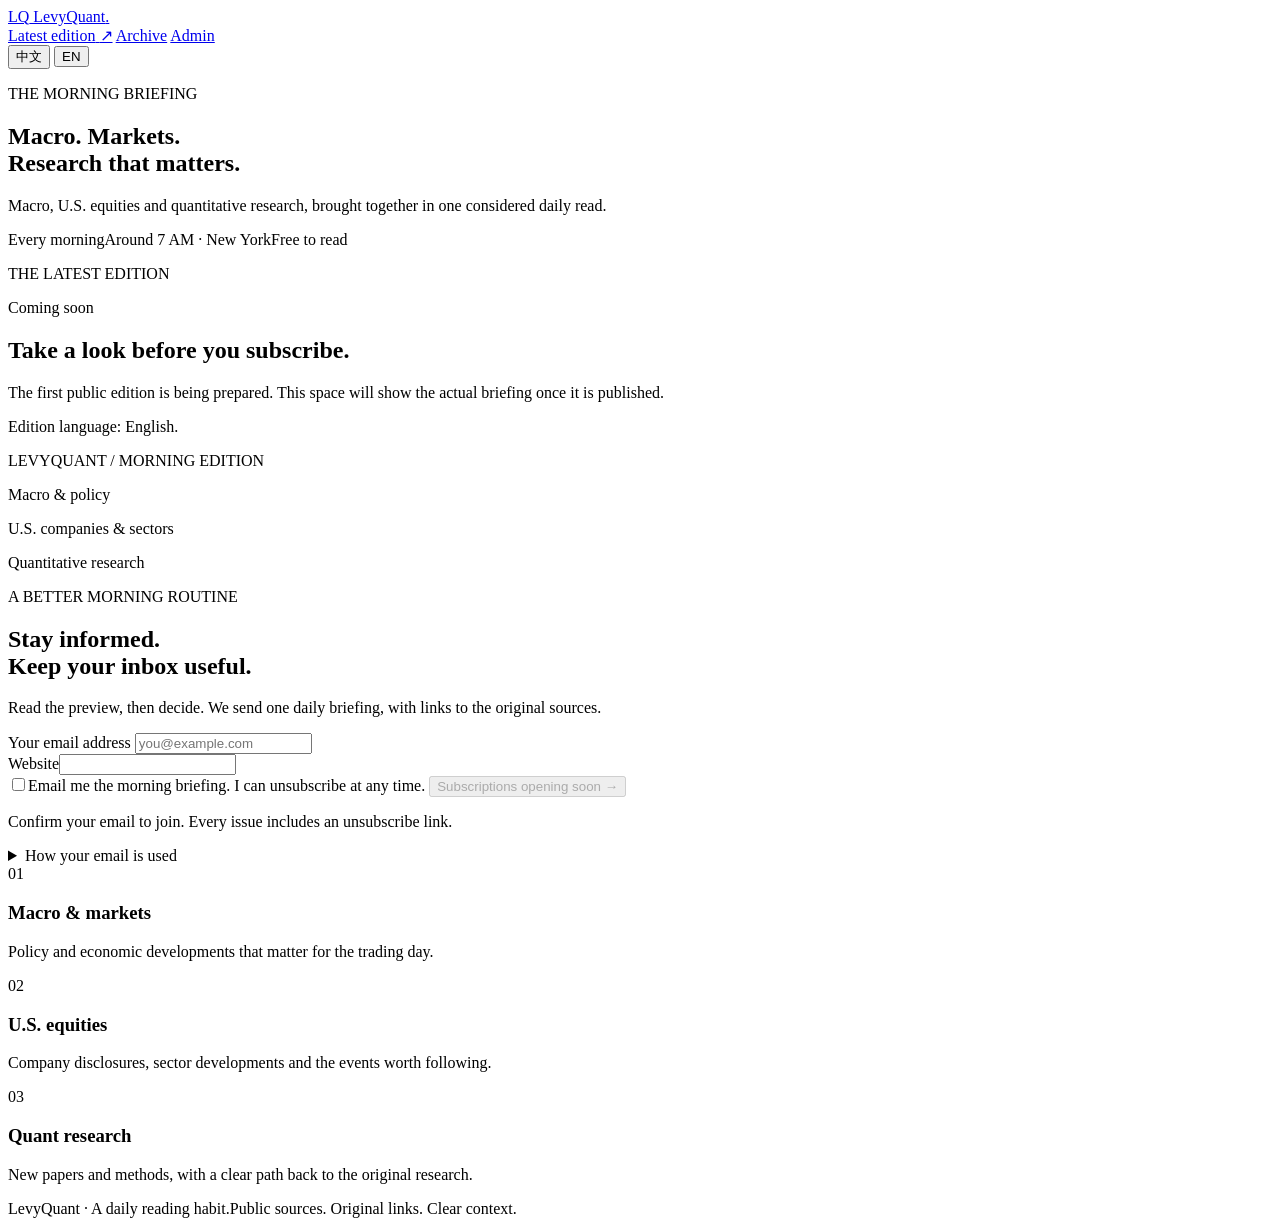
==== runtime/huggingface/static/index.html @ ed2c148e "Publish browsable bilingual briefing archives with date and full-text search" ====
<!doctype html>
<html lang="en">
<head>
  <meta charset="utf-8">
  <meta name="viewport" content="width=device-width,initial-scale=1">
  <meta name="description" content="A daily briefing on macro, U.S. equities and quantitative research." data-i18n-content="publicDescription">
  <title data-i18n="publicPageTitle">LevyQuant — The morning briefing</title>
  <link rel="stylesheet" href="/static/app.css">
  <script src="/static/app.js" defer></script>
</head>
<body data-page="public">
  <header class="site-header shell">
    <a class="brand" href="/" aria-label="LevyQuant home" data-i18n-aria-label="brandHomeLabel"><span class="brand-mark">LQ</span> LevyQuant<span class="brand-dot">.</span></a>
    <div class="header-actions">
      <a class="nav-link" href="/#preview"><span data-i18n="latestEditionLink">Latest edition</span> <span aria-hidden="true">↗</span></a>
      <a class="nav-link" href="/archive" data-i18n="archiveLink">Archive</a>
      <a class="nav-link" href="/admin" data-i18n="footerAdminLogin">Admin</a>
      <nav class="language-switcher" aria-label="Interface language" data-i18n-aria-label="languageSwitcher">
        <button type="button" data-language="zh" lang="zh-CN" aria-label="Switch to Chinese" data-i18n-aria-label="switchToChinese" aria-pressed="false">中文</button>
        <button type="button" data-language="en" lang="en" aria-label="Switch to English" data-i18n-aria-label="switchToEnglish" aria-pressed="true">EN</button>
      </nav>
    </div>
  </header>
  <main id="landing" class="shell">
    <section class="hero">
      <p class="eyebrow"><span class="live-dot" aria-hidden="true"></span> <span data-i18n="heroEyebrow">THE MORNING BRIEFING</span></p>
      <h1 id="hero-title"><span data-i18n="heroTitleLine1">Macro. Markets.</span><br><span data-i18n="heroTitleLine2">Research that matters.</span></h1>
      <p class="hero-copy" data-i18n="heroCopy">Macro, U.S. equities and quantitative research, brought together in one considered daily read.</p>
      <div class="hero-meta"><span data-i18n="heroFrequency">Every morning</span><span data-i18n="heroSchedule">Around 7 AM · New York</span><span data-i18n="heroPrice">Free to read</span></div>
    </section>
    <div class="content-grid">
      <section id="preview" class="edition-card" aria-labelledby="edition-heading">
        <div class="section-top"><p class="eyebrow" data-i18n="latestEditionEyebrow">THE LATEST EDITION</p><span id="edition-date" class="quiet">Coming soon</span></div>
        <h2 id="edition-heading">Take a look before you subscribe.</h2>
        <p id="edition-notice" class="muted">The first public edition is being prepared. This space will show the actual briefing once it is published.</p>
        <p class="small muted content-language-note" data-i18n="contentLanguageNotice">Edition language: English.</p>
        <div id="preview-empty" class="preview-placeholder"><span class="paper-label" data-i18n="previewPaperLabel">LEVYQUANT / MORNING EDITION</span><div class="placeholder-line long"></div><div class="placeholder-line"></div><div class="placeholder-line short"></div><div class="placeholder-divider"></div><p data-i18n="previewMacro">Macro &amp; policy</p><p data-i18n="previewEquities">U.S. companies &amp; sectors</p><p data-i18n="previewResearch">Quantitative research</p></div>
        <iframe id="public-preview" class="digest-frame" title="Latest LevyQuant briefing" data-i18n-title="publicPreviewTitle" sandbox="allow-popups allow-popups-to-escape-sandbox" hidden></iframe>
      </section>
      <aside class="signup-card" id="subscribe">
        <p class="eyebrow" data-i18n="signupEyebrow">A BETTER MORNING ROUTINE</p>
        <h2><span data-i18n="signupTitleLine1">Stay informed.</span><br><span data-i18n="signupTitleLine2">Keep your inbox useful.</span></h2>
        <p class="muted" data-i18n="signupCopy">Read the preview, then decide. We send one daily briefing, with links to the original sources.</p>
        <form id="signup-form">
          <label for="email" data-i18n="emailLabel">Your email address</label>
          <input id="email" name="email" type="email" autocomplete="email" maxlength="254" placeholder="you@example.com" data-i18n-placeholder="emailPlaceholder" required>
          <div class="honeypot" aria-hidden="true"><label for="website" data-i18n="websiteLabel">Website</label><input id="website" name="website" tabindex="-1" autocomplete="off"></div>
          <label class="check-row"><input id="consent" type="checkbox" required><span data-i18n="signupConsent">Email me the morning briefing. I can unsubscribe at any time.</span></label>
          <button id="signup-button" class="button primary" type="submit" disabled>Subscriptions opening soon <span aria-hidden="true">→</span></button>
          <p id="signup-status" class="form-status" role="status" aria-live="polite"></p>
        </form>
        <p class="small muted" data-i18n="signupConfirmationNote">Confirm your email to join. Every issue includes an unsubscribe link.</p>
        <details class="privacy"><summary data-i18n="privacyTitle">How your email is used</summary><p data-i18n="privacyCopy">We use your address to send the briefing and subscription confirmation messages. Your address and the subscriber list are not displayed publicly. You can leave using the link in any issue.</p></details>
      </aside>
    </div>
    <section class="inside-grid" aria-label="Inside the briefing" data-i18n-aria-label="insideBriefingLabel">
      <article><span class="category-number">01</span><h3 data-i18n="insideMacroTitle">Macro &amp; markets</h3><p data-i18n="insideMacroCopy">Policy and economic developments that matter for the trading day.</p></article>
      <article><span class="category-number">02</span><h3 data-i18n="insideEquitiesTitle">U.S. equities</h3><p data-i18n="insideEquitiesCopy">Company disclosures, sector developments and the events worth following.</p></article>
      <article><span class="category-number">03</span><h3 data-i18n="insideResearchTitle">Quant research</h3><p data-i18n="insideResearchCopy">New papers and methods, with a clear path back to the original research.</p></article>
    </section>
  </main>
  <main id="subscription-flow" class="flow-shell shell" hidden>
    <section class="flow-card"><p class="eyebrow" data-i18n="subscriptionEyebrow">YOUR SUBSCRIPTION</p><h1 id="flow-title">Confirm your email.</h1><p id="flow-description" class="muted"></p><button id="flow-button" class="button primary" type="button">Confirm subscription</button><p id="flow-status" class="form-status" role="status" aria-live="polite"></p><a class="text-link" href="/" data-i18n="backToBriefing">Back to the briefing</a></section>
  </main>
  <footer class="site-footer shell"><span>LevyQuant · <span data-i18n="footerHabit">A daily reading habit.</span></span><span data-i18n="footerContext">Public sources. Original links. Clear context.</span></footer>
</body>
</html>
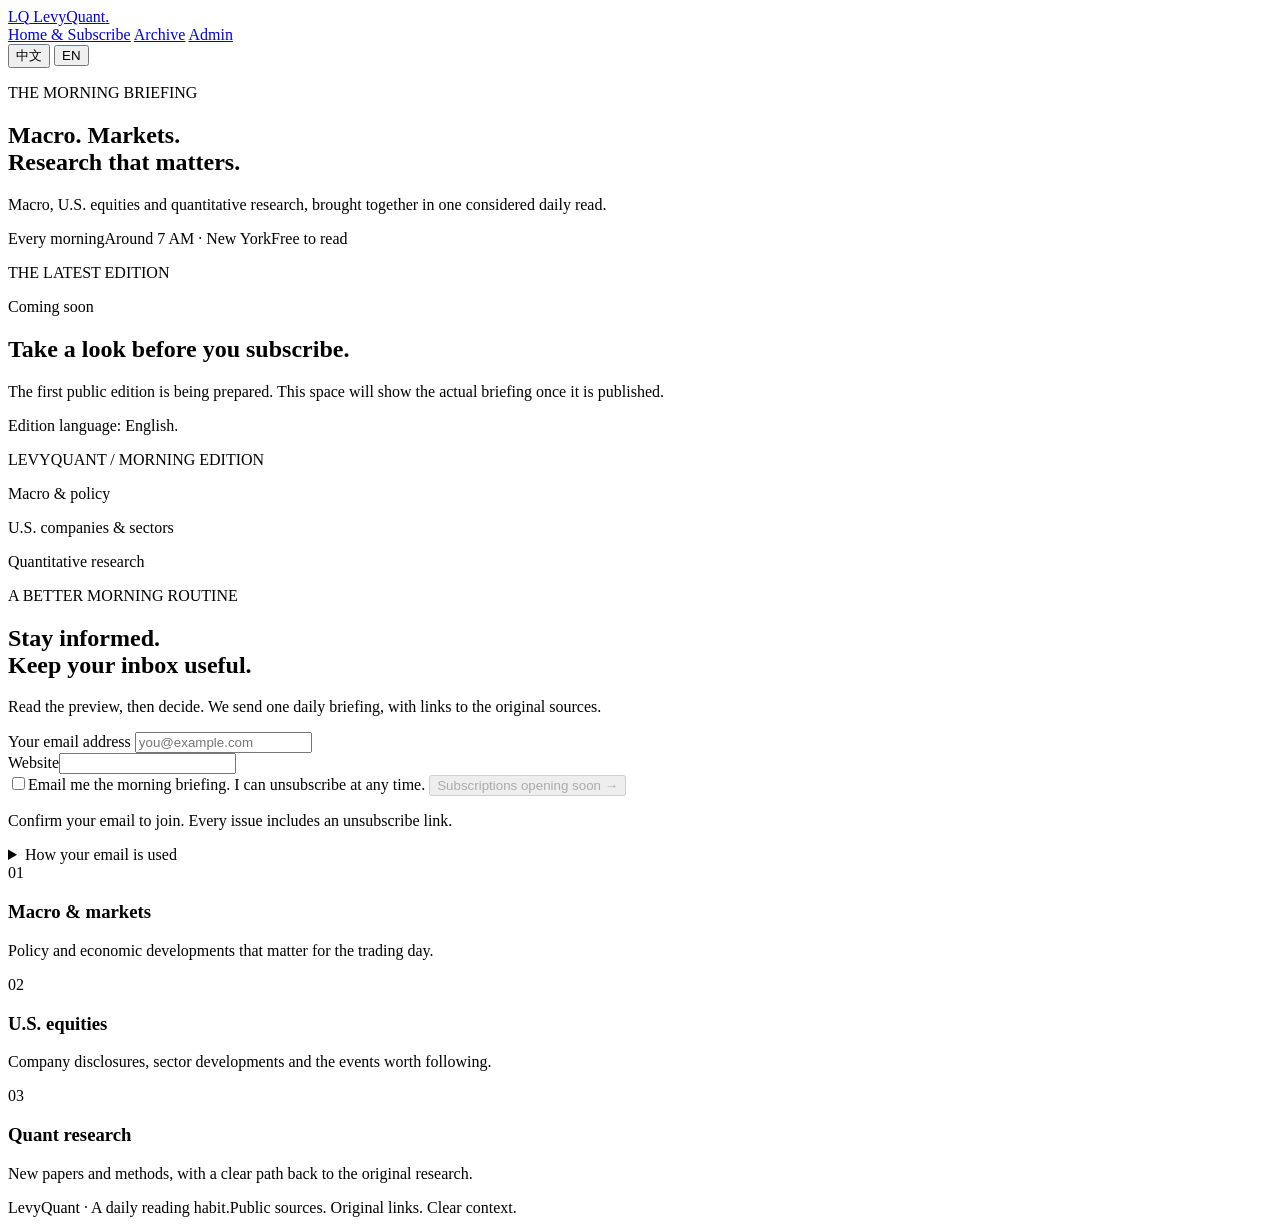
==== commit 2a07edac: "Point the home navigation to the subscription form" ====
--- a/runtime/huggingface/static/index.html
+++ b/runtime/huggingface/static/index.html
@@ -12,7 +12,7 @@
   <header class="site-header shell">
     <a class="brand" href="/" aria-label="LevyQuant home" data-i18n-aria-label="brandHomeLabel"><span class="brand-mark">LQ</span> LevyQuant<span class="brand-dot">.</span></a>
     <div class="header-actions">
-      <a class="nav-link" href="/#preview"><span data-i18n="latestEditionLink">Latest edition</span> <span aria-hidden="true">↗</span></a>
+      <a class="nav-link" href="/#subscribe" data-i18n="homeSubscribeLink">Home &amp; Subscribe</a>
       <a class="nav-link" href="/archive" data-i18n="archiveLink">Archive</a>
       <a class="nav-link" href="/admin" data-i18n="footerAdminLogin">Admin</a>
       <nav class="language-switcher" aria-label="Interface language" data-i18n-aria-label="languageSwitcher">
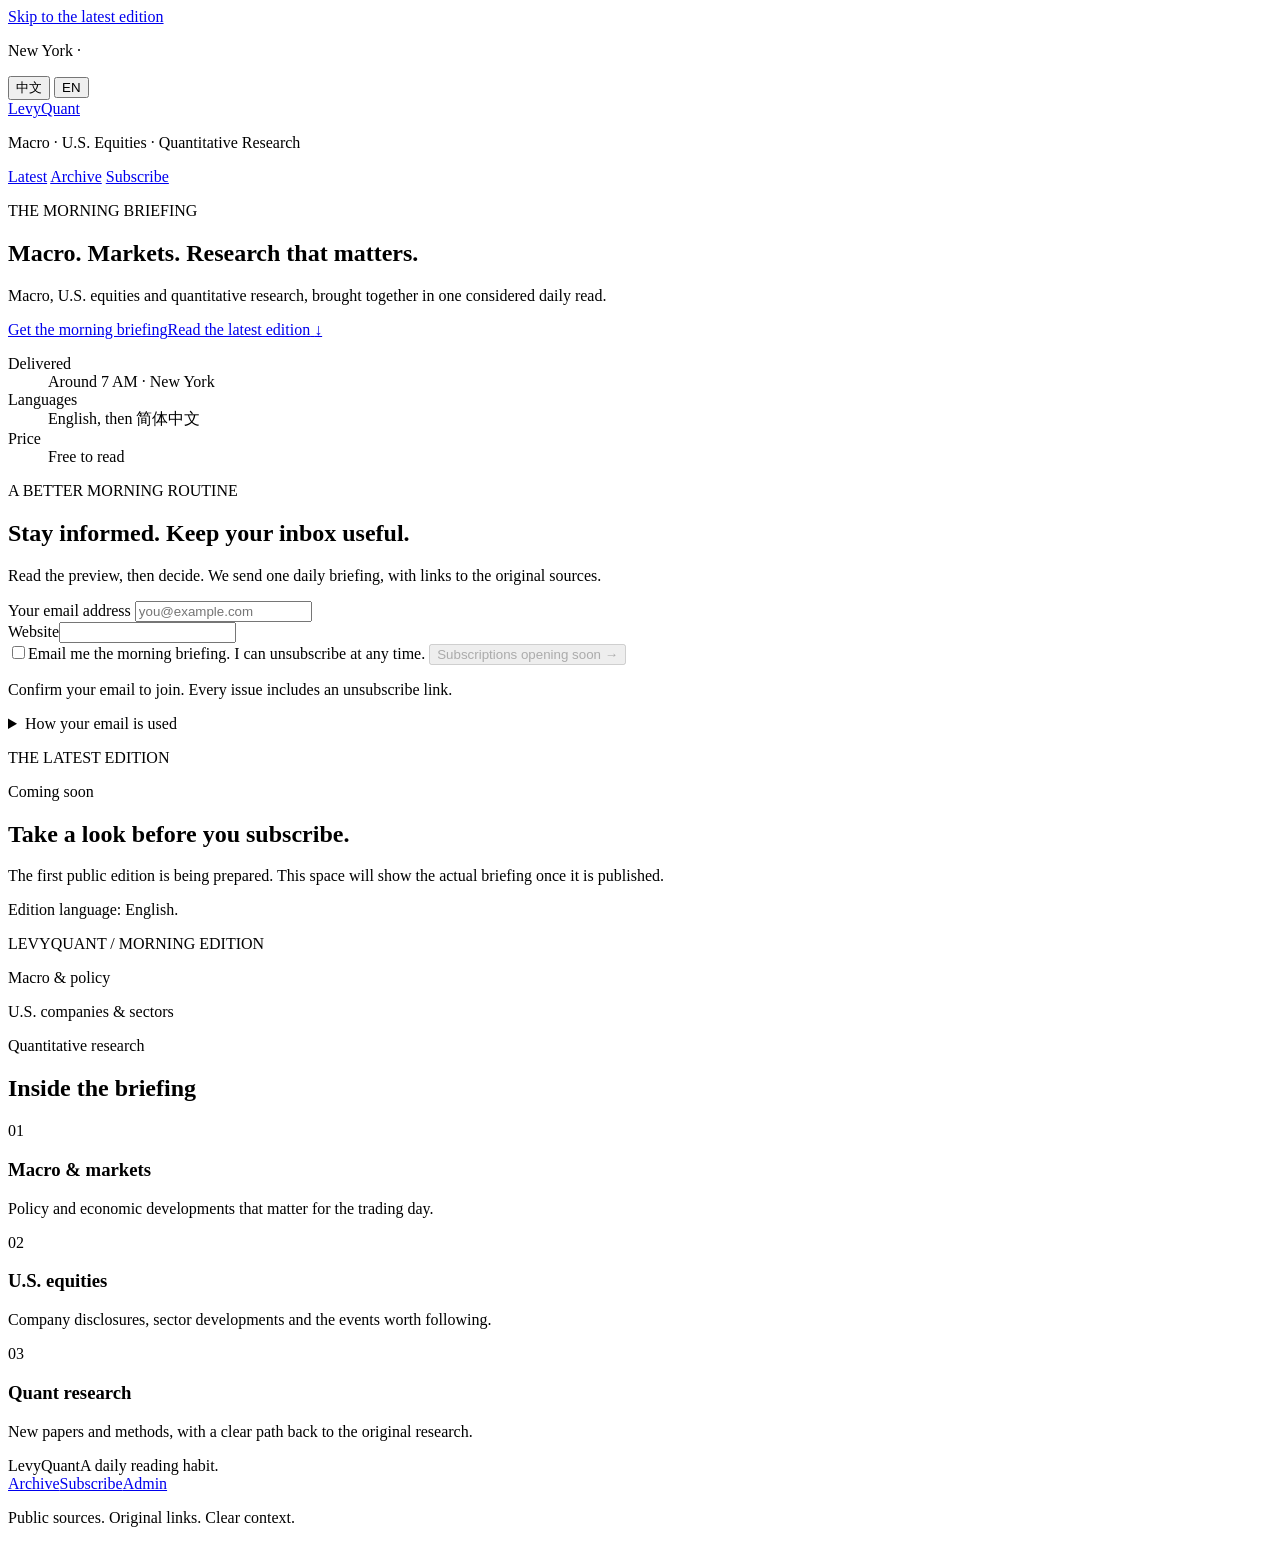
==== commit 0c94b7b4: "Refresh public homepage and archive frontend" ====
--- a/runtime/huggingface/static/index.html
+++ b/runtime/huggingface/static/index.html
@@ -3,43 +3,50 @@
 <head>
   <meta charset="utf-8">
   <meta name="viewport" content="width=device-width,initial-scale=1">
+  <meta name="color-scheme" content="light dark">
   <meta name="description" content="A daily briefing on macro, U.S. equities and quantitative research." data-i18n-content="publicDescription">
   <title data-i18n="publicPageTitle">LevyQuant — The morning briefing</title>
   <link rel="stylesheet" href="/static/app.css">
   <script src="/static/app.js" defer></script>
 </head>
 <body data-page="public">
-  <header class="site-header shell">
-    <a class="brand" href="/" aria-label="LevyQuant home" data-i18n-aria-label="brandHomeLabel"><span class="brand-mark">LQ</span> LevyQuant<span class="brand-dot">.</span></a>
-    <div class="header-actions">
-      <a class="nav-link" href="/#subscribe" data-i18n="homeSubscribeLink">Home &amp; Subscribe</a>
-      <a class="nav-link" href="/archive" data-i18n="archiveLink">Archive</a>
-      <a class="nav-link" href="/admin" data-i18n="footerAdminLogin">Admin</a>
+  <a class="skip-link" href="#preview" data-i18n="skipToEdition">Skip to the latest edition</a>
+  <div class="topbar">
+    <div class="shell topbar-inner">
+      <p class="dateline"><span data-i18n="datelineCity">New York</span> · <time id="masthead-date"></time></p>
       <nav class="language-switcher" aria-label="Interface language" data-i18n-aria-label="languageSwitcher">
         <button type="button" data-language="zh" lang="zh-CN" aria-label="Switch to Chinese" data-i18n-aria-label="switchToChinese" aria-pressed="false">中文</button>
         <button type="button" data-language="en" lang="en" aria-label="Switch to English" data-i18n-aria-label="switchToEnglish" aria-pressed="true">EN</button>
       </nav>
     </div>
+  </div>
+  <header class="masthead shell">
+    <a class="nameplate" href="/" aria-label="LevyQuant home" data-i18n-aria-label="brandHomeLabel">LevyQuant</a>
+    <p class="masthead-tagline" data-i18n="mastheadTagline">Macro · U.S. Equities · Quantitative Research</p>
+    <nav class="masthead-nav" aria-label="Primary" data-i18n-aria-label="primaryNavLabel">
+      <a href="/#preview" data-i18n="navLatest">Latest</a>
+      <a href="/archive" data-i18n="archiveLink">Archive</a>
+      <a class="nav-cta" href="/#subscribe" data-i18n="navSubscribe">Subscribe</a>
+    </nav>
   </header>
+
   <main id="landing" class="shell">
-    <section class="hero">
-      <p class="eyebrow"><span class="live-dot" aria-hidden="true"></span> <span data-i18n="heroEyebrow">THE MORNING BRIEFING</span></p>
-      <h1 id="hero-title"><span data-i18n="heroTitleLine1">Macro. Markets.</span><br><span data-i18n="heroTitleLine2">Research that matters.</span></h1>
-      <p class="hero-copy" data-i18n="heroCopy">Macro, U.S. equities and quantitative research, brought together in one considered daily read.</p>
-      <div class="hero-meta"><span data-i18n="heroFrequency">Every morning</span><span data-i18n="heroSchedule">Around 7 AM · New York</span><span data-i18n="heroPrice">Free to read</span></div>
-    </section>
-    <div class="content-grid">
-      <section id="preview" class="edition-card" aria-labelledby="edition-heading">
-        <div class="section-top"><p class="eyebrow" data-i18n="latestEditionEyebrow">THE LATEST EDITION</p><span id="edition-date" class="quiet">Coming soon</span></div>
-        <h2 id="edition-heading">Take a look before you subscribe.</h2>
-        <p id="edition-notice" class="muted">The first public edition is being prepared. This space will show the actual briefing once it is published.</p>
-        <p class="small muted content-language-note" data-i18n="contentLanguageNotice">Edition language: English.</p>
-        <div id="preview-empty" class="preview-placeholder"><span class="paper-label" data-i18n="previewPaperLabel">LEVYQUANT / MORNING EDITION</span><div class="placeholder-line long"></div><div class="placeholder-line"></div><div class="placeholder-line short"></div><div class="placeholder-divider"></div><p data-i18n="previewMacro">Macro &amp; policy</p><p data-i18n="previewEquities">U.S. companies &amp; sectors</p><p data-i18n="previewResearch">Quantitative research</p></div>
-        <iframe id="public-preview" class="digest-frame" title="Latest LevyQuant briefing" data-i18n-title="publicPreviewTitle" sandbox="allow-popups allow-popups-to-escape-sandbox" hidden></iframe>
-      </section>
-      <aside class="signup-card" id="subscribe">
+    <section class="hero" aria-labelledby="hero-title">
+      <div class="hero-intro">
+        <p class="eyebrow"><span class="live-dot" aria-hidden="true"></span> <span data-i18n="heroEyebrow">THE MORNING BRIEFING</span></p>
+        <h1 id="hero-title"><span data-i18n="heroTitleLine1">Macro. Markets.</span> <span class="hero-accent" data-i18n="heroTitleLine2">Research that matters.</span></h1>
+        <p class="hero-copy" data-i18n="heroCopy">Macro, U.S. equities and quantitative research, brought together in one considered daily read.</p>
+        <div class="hero-actions"><a class="button primary" href="#subscribe" data-i18n="heroSubscribeCta">Get the morning briefing</a><a class="button ghost" href="#preview"><span data-i18n="heroReadCta">Read the latest edition</span> <span aria-hidden="true">↓</span></a></div>
+        <dl class="hero-facts">
+          <div><dt data-i18n="factWhenLabel">Delivered</dt><dd data-i18n="heroSchedule">Around 7 AM · New York</dd></div>
+          <div><dt data-i18n="factLanguageLabel">Languages</dt><dd data-i18n="factLanguageValue">English, then 简体中文</dd></div>
+          <div><dt data-i18n="factPriceLabel">Price</dt><dd data-i18n="heroPrice">Free to read</dd></div>
+        </dl>
+      </div>
+
+      <aside class="signup-card" id="subscribe" aria-labelledby="signup-heading">
         <p class="eyebrow" data-i18n="signupEyebrow">A BETTER MORNING ROUTINE</p>
-        <h2><span data-i18n="signupTitleLine1">Stay informed.</span><br><span data-i18n="signupTitleLine2">Keep your inbox useful.</span></h2>
+        <h2 id="signup-heading"><span data-i18n="signupTitleLine1">Stay informed.</span> <span data-i18n="signupTitleLine2">Keep your inbox useful.</span></h2>
         <p class="muted" data-i18n="signupCopy">Read the preview, then decide. We send one daily briefing, with links to the original sources.</p>
         <form id="signup-form">
           <label for="email" data-i18n="emailLabel">Your email address</label>
@@ -52,16 +59,40 @@
         <p class="small muted" data-i18n="signupConfirmationNote">Confirm your email to join. Every issue includes an unsubscribe link.</p>
         <details class="privacy"><summary data-i18n="privacyTitle">How your email is used</summary><p data-i18n="privacyCopy">We use your address to send the briefing and subscription confirmation messages. Your address and the subscriber list are not displayed publicly. You can leave using the link in any issue.</p></details>
       </aside>
-    </div>
-    <section class="inside-grid" aria-label="Inside the briefing" data-i18n-aria-label="insideBriefingLabel">
+    </section>
+
+    <section id="preview" class="front-page" aria-labelledby="edition-heading">
+      <header class="front-head">
+        <p class="eyebrow" data-i18n="latestEditionEyebrow">THE LATEST EDITION</p>
+        <span id="edition-date" class="front-date">Coming soon</span>
+      </header>
+      <div class="front-title-row">
+        <h2 id="edition-heading">Take a look before you subscribe.</h2>
+        <a id="edition-full-link" class="text-link strong" href="/archive" hidden><span data-i18n="readFullEdition">Read the full edition</span> <span aria-hidden="true">→</span></a>
+      </div>
+      <p id="edition-notice" class="muted front-notice">The first public edition is being prepared. This space will show the actual briefing once it is published.</p>
+      <p class="small muted content-language-note" data-i18n="contentLanguageNotice">Edition language: English.</p>
+      <div id="preview-empty" class="preview-placeholder"><span class="paper-label" data-i18n="previewPaperLabel">LEVYQUANT / MORNING EDITION</span><div class="placeholder-line long"></div><div class="placeholder-line"></div><div class="placeholder-line short"></div><div class="placeholder-divider"></div><p data-i18n="previewMacro">Macro &amp; policy</p><p data-i18n="previewEquities">U.S. companies &amp; sectors</p><p data-i18n="previewResearch">Quantitative research</p></div>
+      <div id="edition-highlights" class="highlights" hidden></div>
+      <iframe id="public-preview" class="digest-frame" title="Latest LevyQuant briefing" data-i18n-title="publicPreviewTitle" sandbox="allow-same-origin allow-popups allow-popups-to-escape-sandbox" hidden></iframe>
+    </section>
+
+    <section class="inside-grid" aria-labelledby="inside-heading">
+      <h2 id="inside-heading" class="section-label" data-i18n="insideBriefingLabel">Inside the briefing</h2>
       <article><span class="category-number">01</span><h3 data-i18n="insideMacroTitle">Macro &amp; markets</h3><p data-i18n="insideMacroCopy">Policy and economic developments that matter for the trading day.</p></article>
       <article><span class="category-number">02</span><h3 data-i18n="insideEquitiesTitle">U.S. equities</h3><p data-i18n="insideEquitiesCopy">Company disclosures, sector developments and the events worth following.</p></article>
       <article><span class="category-number">03</span><h3 data-i18n="insideResearchTitle">Quant research</h3><p data-i18n="insideResearchCopy">New papers and methods, with a clear path back to the original research.</p></article>
     </section>
   </main>
+
   <main id="subscription-flow" class="flow-shell shell" hidden>
     <section class="flow-card"><p class="eyebrow" data-i18n="subscriptionEyebrow">YOUR SUBSCRIPTION</p><h1 id="flow-title">Confirm your email.</h1><p id="flow-description" class="muted"></p><button id="flow-button" class="button primary" type="button">Confirm subscription</button><p id="flow-status" class="form-status" role="status" aria-live="polite"></p><a class="text-link" href="/" data-i18n="backToBriefing">Back to the briefing</a></section>
   </main>
-  <footer class="site-footer shell"><span>LevyQuant · <span data-i18n="footerHabit">A daily reading habit.</span></span><span data-i18n="footerContext">Public sources. Original links. Clear context.</span></footer>
+
+  <footer class="site-footer shell">
+    <div class="footer-brand"><span class="footer-nameplate">LevyQuant</span><span data-i18n="footerHabit">A daily reading habit.</span></div>
+    <nav class="footer-links" aria-label="Footer" data-i18n-aria-label="footerNavLabel"><a href="/archive" data-i18n="archiveLink">Archive</a><a href="/#subscribe" data-i18n="navSubscribe">Subscribe</a><a class="footer-admin" href="/admin" data-i18n="footerAdminLogin">Admin</a></nav>
+    <p class="footer-context" data-i18n="footerContext">Public sources. Original links. Clear context.</p>
+  </footer>
 </body>
 </html>
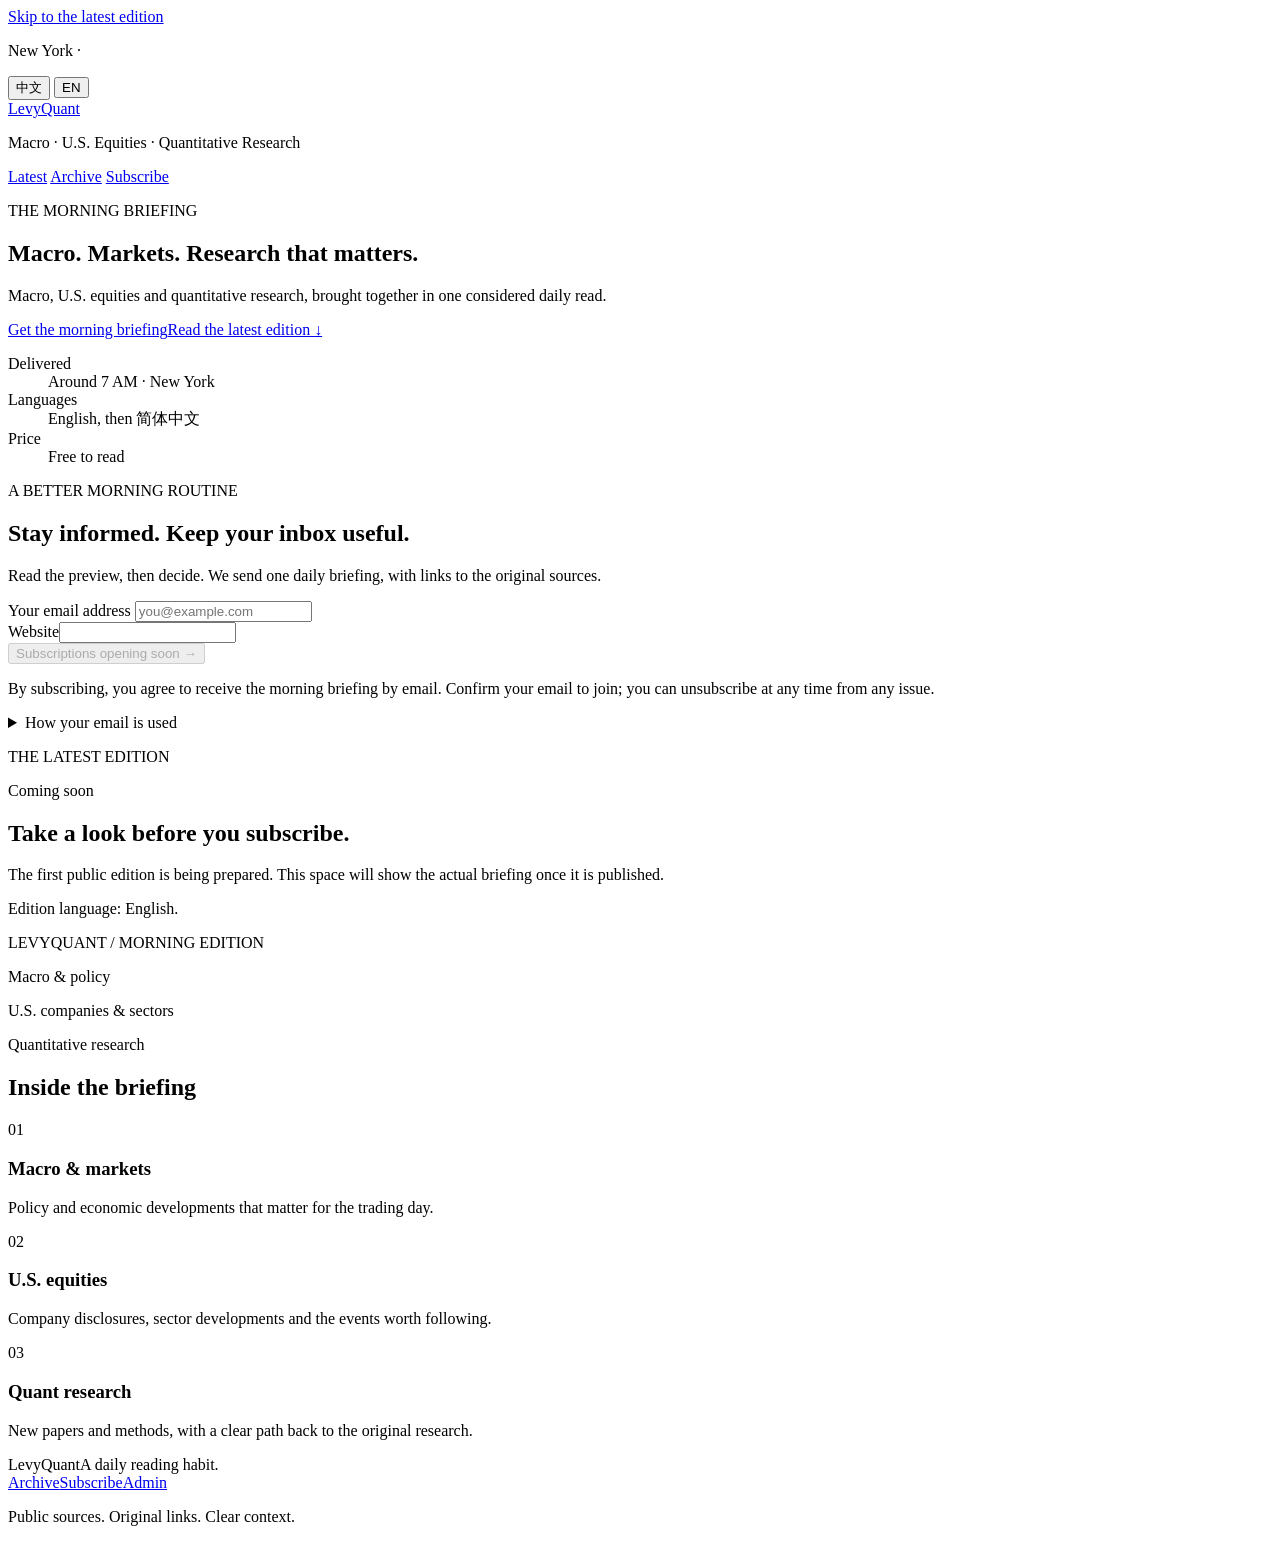
==== commit 8df855fa: "Fold signup consent into the confirmation note, adopt a financial-press palette, uppercase section t" ====
--- a/runtime/huggingface/static/index.html
+++ b/runtime/huggingface/static/index.html
@@ -52,11 +52,10 @@
           <label for="email" data-i18n="emailLabel">Your email address</label>
           <input id="email" name="email" type="email" autocomplete="email" maxlength="254" placeholder="you@example.com" data-i18n-placeholder="emailPlaceholder" required>
           <div class="honeypot" aria-hidden="true"><label for="website" data-i18n="websiteLabel">Website</label><input id="website" name="website" tabindex="-1" autocomplete="off"></div>
-          <label class="check-row"><input id="consent" type="checkbox" required><span data-i18n="signupConsent">Email me the morning briefing. I can unsubscribe at any time.</span></label>
           <button id="signup-button" class="button primary" type="submit" disabled>Subscriptions opening soon <span aria-hidden="true">→</span></button>
           <p id="signup-status" class="form-status" role="status" aria-live="polite"></p>
         </form>
-        <p class="small muted" data-i18n="signupConfirmationNote">Confirm your email to join. Every issue includes an unsubscribe link.</p>
+        <p class="small muted signup-note" data-i18n="signupConfirmationNote">By subscribing, you agree to receive the morning briefing by email. Confirm your email to join; you can unsubscribe at any time from any issue.</p>
         <details class="privacy"><summary data-i18n="privacyTitle">How your email is used</summary><p data-i18n="privacyCopy">We use your address to send the briefing and subscription confirmation messages. Your address and the subscriber list are not displayed publicly. You can leave using the link in any issue.</p></details>
       </aside>
     </section>
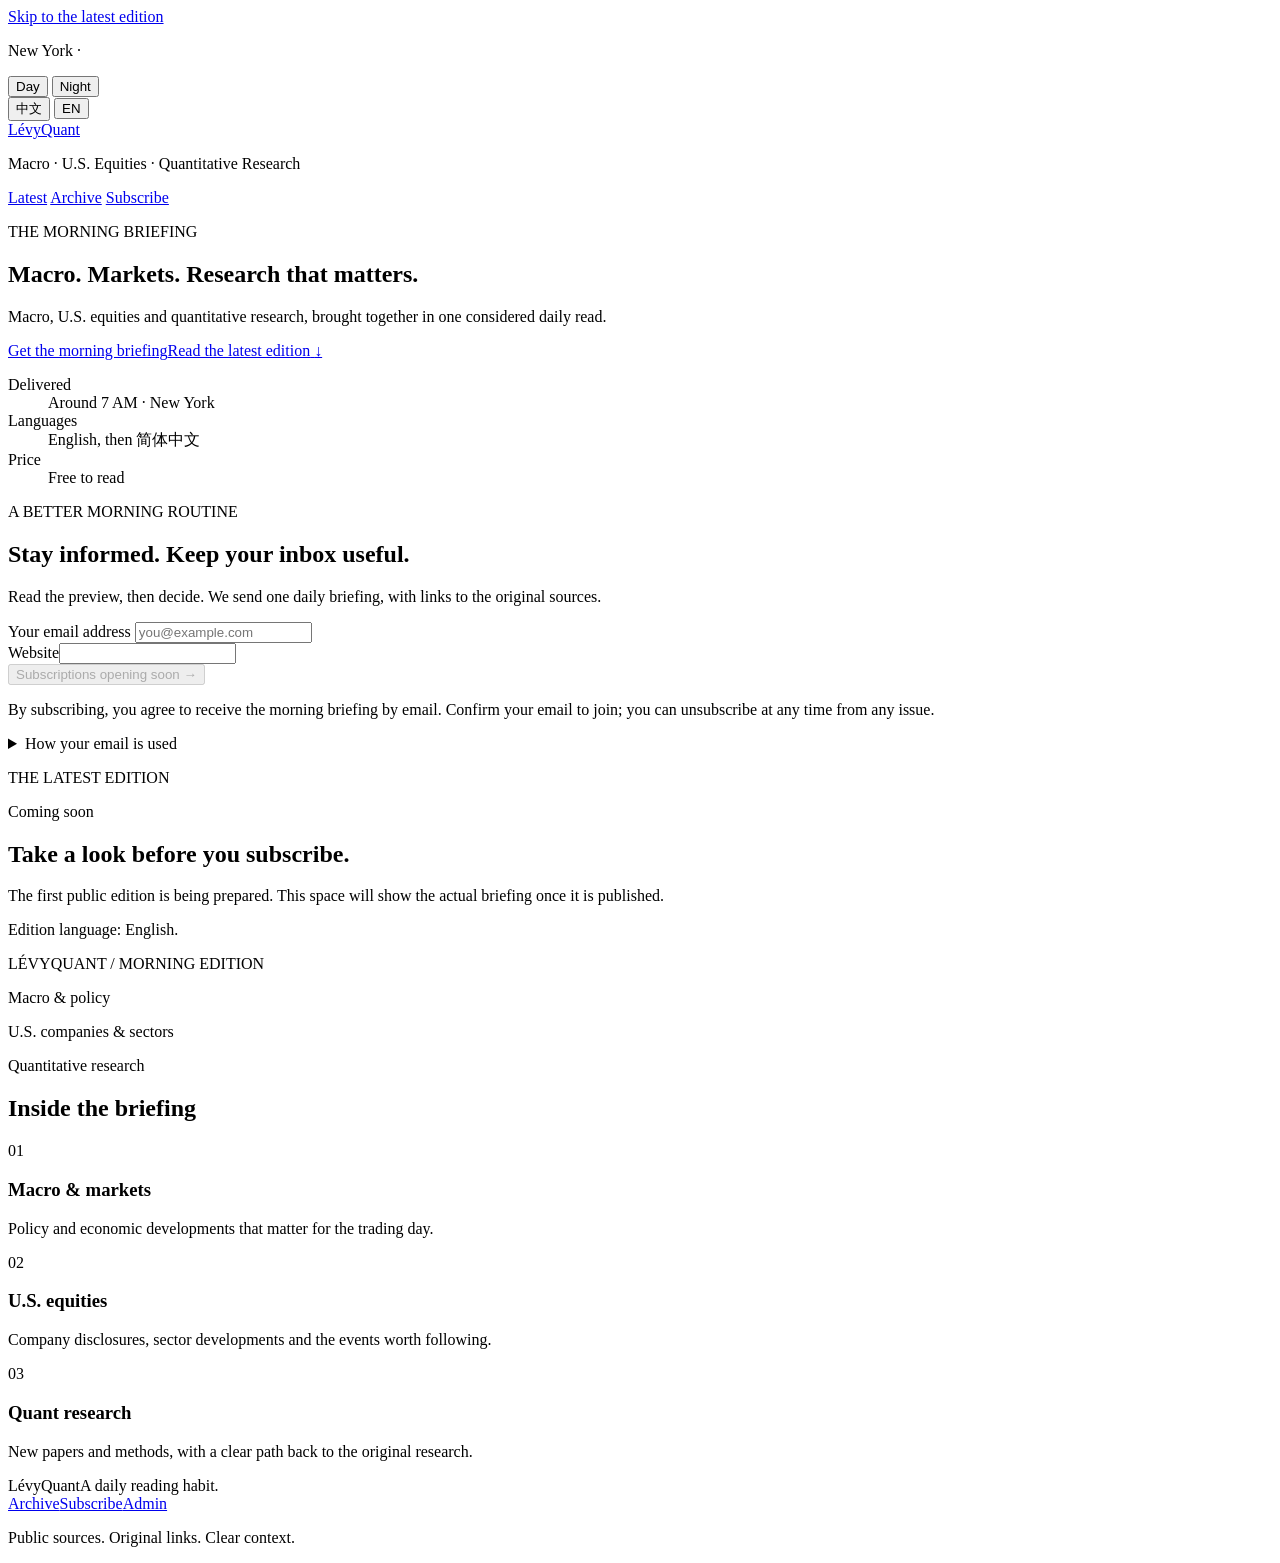
==== commit 9beb6088: "Add a Day/Night switch and write the brand as LévyQuant Public pages get a remembered Day/Night choi" ====
--- a/runtime/huggingface/static/index.html
+++ b/runtime/huggingface/static/index.html
@@ -5,7 +5,8 @@
   <meta name="viewport" content="width=device-width,initial-scale=1">
   <meta name="color-scheme" content="light dark">
   <meta name="description" content="A daily briefing on macro, U.S. equities and quantitative research." data-i18n-content="publicDescription">
-  <title data-i18n="publicPageTitle">LevyQuant — The morning briefing</title>
+  <title data-i18n="publicPageTitle">LévyQuant — The morning briefing</title>
+  <script>try{var t=localStorage.getItem('levyquant.theme');if(t==='light'||t==='dark')document.documentElement.setAttribute('data-theme',t)}catch(e){}</script>
   <link rel="stylesheet" href="/static/app.css">
   <script src="/static/app.js" defer></script>
 </head>
@@ -14,14 +15,20 @@
   <div class="topbar">
     <div class="shell topbar-inner">
       <p class="dateline"><span data-i18n="datelineCity">New York</span> · <time id="masthead-date"></time></p>
-      <nav class="language-switcher" aria-label="Interface language" data-i18n-aria-label="languageSwitcher">
-        <button type="button" data-language="zh" lang="zh-CN" aria-label="Switch to Chinese" data-i18n-aria-label="switchToChinese" aria-pressed="false">中文</button>
-        <button type="button" data-language="en" lang="en" aria-label="Switch to English" data-i18n-aria-label="switchToEnglish" aria-pressed="true">EN</button>
-      </nav>
+      <div class="topbar-controls">
+        <div class="theme-switcher" role="group" aria-label="Color theme" data-i18n-aria-label="themeSwitcher">
+          <button type="button" data-theme-choice="light" aria-pressed="false" data-i18n="themeDay">Day</button>
+          <button type="button" data-theme-choice="dark" aria-pressed="false" data-i18n="themeNight">Night</button>
+        </div>
+        <nav class="language-switcher" aria-label="Interface language" data-i18n-aria-label="languageSwitcher">
+          <button type="button" data-language="zh" lang="zh-CN" aria-label="Switch to Chinese" data-i18n-aria-label="switchToChinese" aria-pressed="false">中文</button>
+          <button type="button" data-language="en" lang="en" aria-label="Switch to English" data-i18n-aria-label="switchToEnglish" aria-pressed="true">EN</button>
+        </nav>
+      </div>
     </div>
   </div>
   <header class="masthead shell">
-    <a class="nameplate" href="/" aria-label="LevyQuant home" data-i18n-aria-label="brandHomeLabel">LevyQuant</a>
+    <a class="nameplate" href="/" aria-label="LévyQuant home" data-i18n-aria-label="brandHomeLabel">LévyQuant</a>
     <p class="masthead-tagline" data-i18n="mastheadTagline">Macro · U.S. Equities · Quantitative Research</p>
     <nav class="masthead-nav" aria-label="Primary" data-i18n-aria-label="primaryNavLabel">
       <a href="/#preview" data-i18n="navLatest">Latest</a>
@@ -71,9 +78,9 @@
       </div>
       <p id="edition-notice" class="muted front-notice">The first public edition is being prepared. This space will show the actual briefing once it is published.</p>
       <p class="small muted content-language-note" data-i18n="contentLanguageNotice">Edition language: English.</p>
-      <div id="preview-empty" class="preview-placeholder"><span class="paper-label" data-i18n="previewPaperLabel">LEVYQUANT / MORNING EDITION</span><div class="placeholder-line long"></div><div class="placeholder-line"></div><div class="placeholder-line short"></div><div class="placeholder-divider"></div><p data-i18n="previewMacro">Macro &amp; policy</p><p data-i18n="previewEquities">U.S. companies &amp; sectors</p><p data-i18n="previewResearch">Quantitative research</p></div>
+      <div id="preview-empty" class="preview-placeholder"><span class="paper-label" data-i18n="previewPaperLabel">LÉVYQUANT / MORNING EDITION</span><div class="placeholder-line long"></div><div class="placeholder-line"></div><div class="placeholder-line short"></div><div class="placeholder-divider"></div><p data-i18n="previewMacro">Macro &amp; policy</p><p data-i18n="previewEquities">U.S. companies &amp; sectors</p><p data-i18n="previewResearch">Quantitative research</p></div>
       <div id="edition-highlights" class="highlights" hidden></div>
-      <iframe id="public-preview" class="digest-frame" title="Latest LevyQuant briefing" data-i18n-title="publicPreviewTitle" sandbox="allow-same-origin allow-popups allow-popups-to-escape-sandbox" hidden></iframe>
+      <iframe id="public-preview" class="digest-frame" title="Latest LévyQuant briefing" data-i18n-title="publicPreviewTitle" sandbox="allow-same-origin allow-popups allow-popups-to-escape-sandbox" hidden></iframe>
     </section>
 
     <section class="inside-grid" aria-labelledby="inside-heading">
@@ -89,7 +96,7 @@
   </main>
 
   <footer class="site-footer shell">
-    <div class="footer-brand"><span class="footer-nameplate">LevyQuant</span><span data-i18n="footerHabit">A daily reading habit.</span></div>
+    <div class="footer-brand"><span class="footer-nameplate">LévyQuant</span><span data-i18n="footerHabit">A daily reading habit.</span></div>
     <nav class="footer-links" aria-label="Footer" data-i18n-aria-label="footerNavLabel"><a href="/archive" data-i18n="archiveLink">Archive</a><a href="/#subscribe" data-i18n="navSubscribe">Subscribe</a><a class="footer-admin" href="/admin" data-i18n="footerAdminLogin">Admin</a></nav>
     <p class="footer-context" data-i18n="footerContext">Public sources. Original links. Clear context.</p>
   </footer>
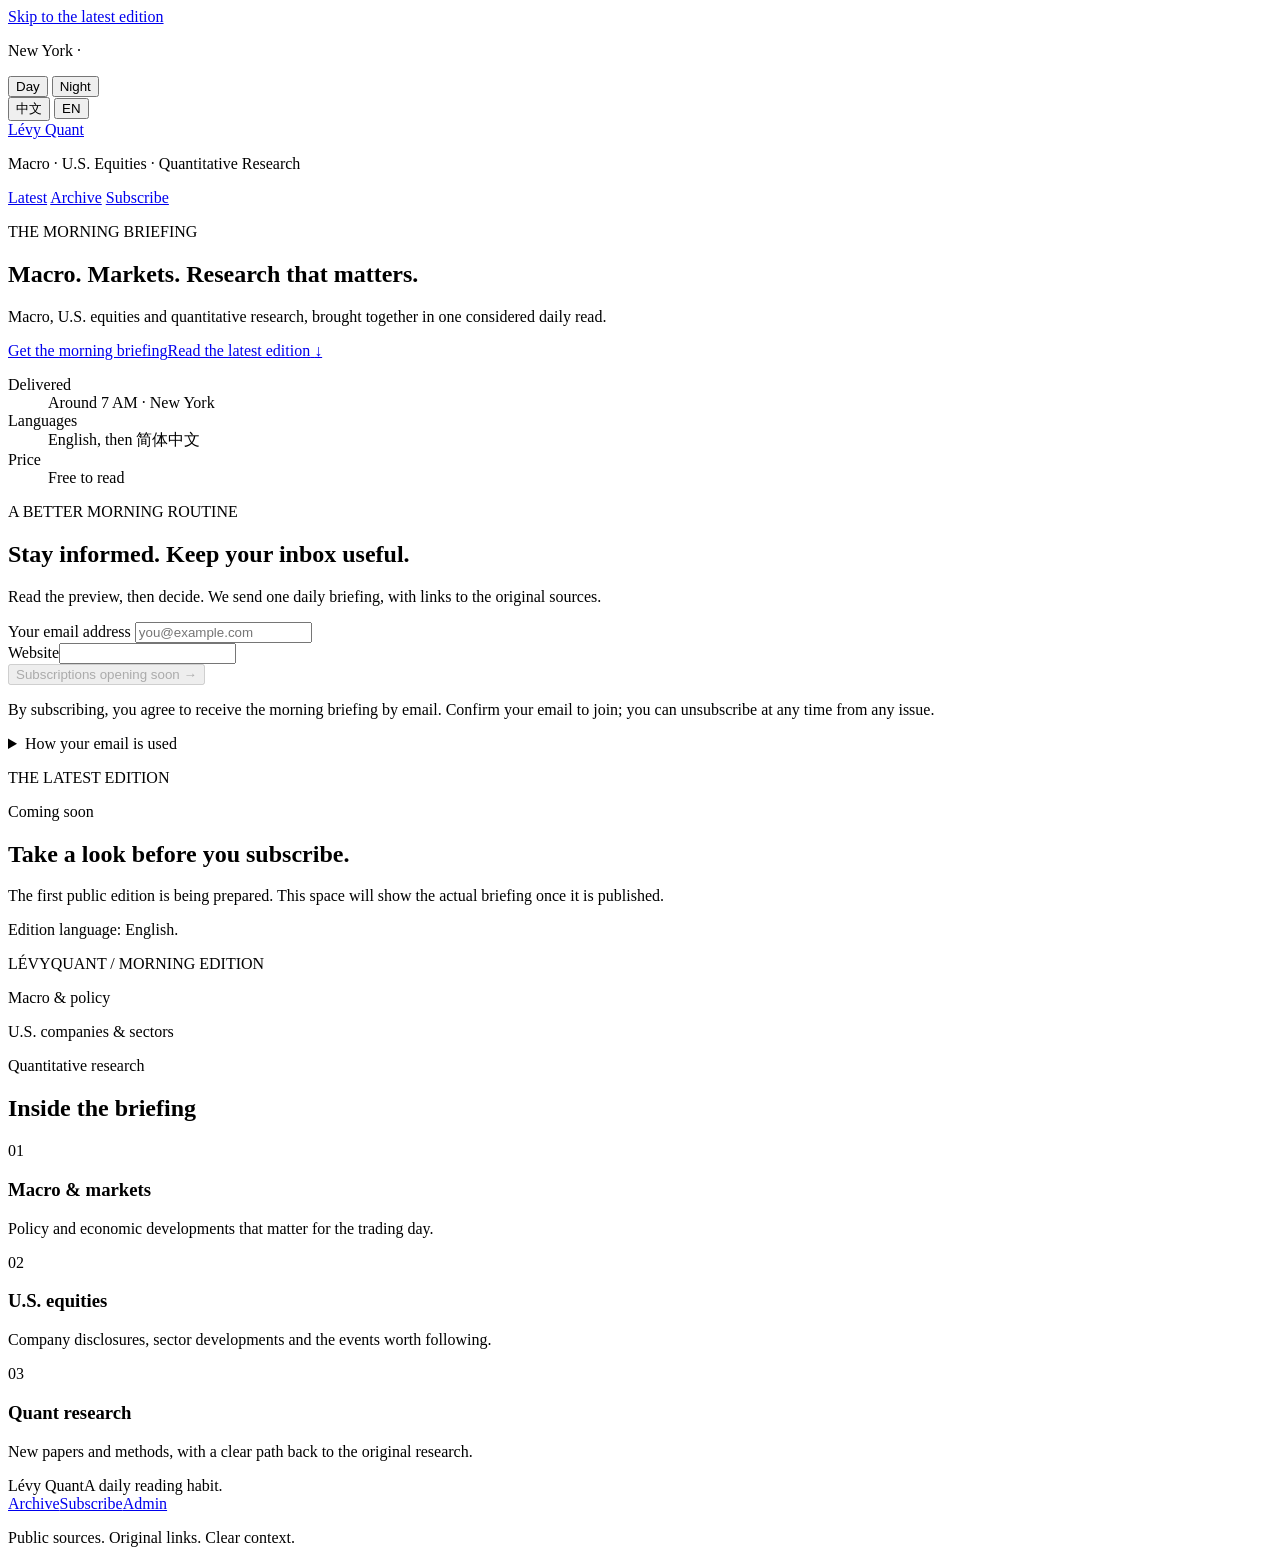
==== commit 87ddc949: "Default the site to Day and space the nameplate Night mode now applies only after a reader chooses i" ====
--- a/runtime/huggingface/static/index.html
+++ b/runtime/huggingface/static/index.html
@@ -3,7 +3,7 @@
 <head>
   <meta charset="utf-8">
   <meta name="viewport" content="width=device-width,initial-scale=1">
-  <meta name="color-scheme" content="light dark">
+  <meta name="color-scheme" content="light">
   <meta name="description" content="A daily briefing on macro, U.S. equities and quantitative research." data-i18n-content="publicDescription">
   <title data-i18n="publicPageTitle">LévyQuant — The morning briefing</title>
   <script>try{var t=localStorage.getItem('levyquant.theme');if(t==='light'||t==='dark')document.documentElement.setAttribute('data-theme',t)}catch(e){}</script>
@@ -28,7 +28,7 @@
     </div>
   </div>
   <header class="masthead shell">
-    <a class="nameplate" href="/" aria-label="LévyQuant home" data-i18n-aria-label="brandHomeLabel">LévyQuant</a>
+    <a class="nameplate" href="/" aria-label="LévyQuant home" data-i18n-aria-label="brandHomeLabel">Lévy Quant</a>
     <p class="masthead-tagline" data-i18n="mastheadTagline">Macro · U.S. Equities · Quantitative Research</p>
     <nav class="masthead-nav" aria-label="Primary" data-i18n-aria-label="primaryNavLabel">
       <a href="/#preview" data-i18n="navLatest">Latest</a>
@@ -96,7 +96,7 @@
   </main>
 
   <footer class="site-footer shell">
-    <div class="footer-brand"><span class="footer-nameplate">LévyQuant</span><span data-i18n="footerHabit">A daily reading habit.</span></div>
+    <div class="footer-brand"><span class="footer-nameplate">Lévy Quant</span><span data-i18n="footerHabit">A daily reading habit.</span></div>
     <nav class="footer-links" aria-label="Footer" data-i18n-aria-label="footerNavLabel"><a href="/archive" data-i18n="archiveLink">Archive</a><a href="/#subscribe" data-i18n="navSubscribe">Subscribe</a><a class="footer-admin" href="/admin" data-i18n="footerAdminLogin">Admin</a></nav>
     <p class="footer-context" data-i18n="footerContext">Public sources. Original links. Clear context.</p>
   </footer>
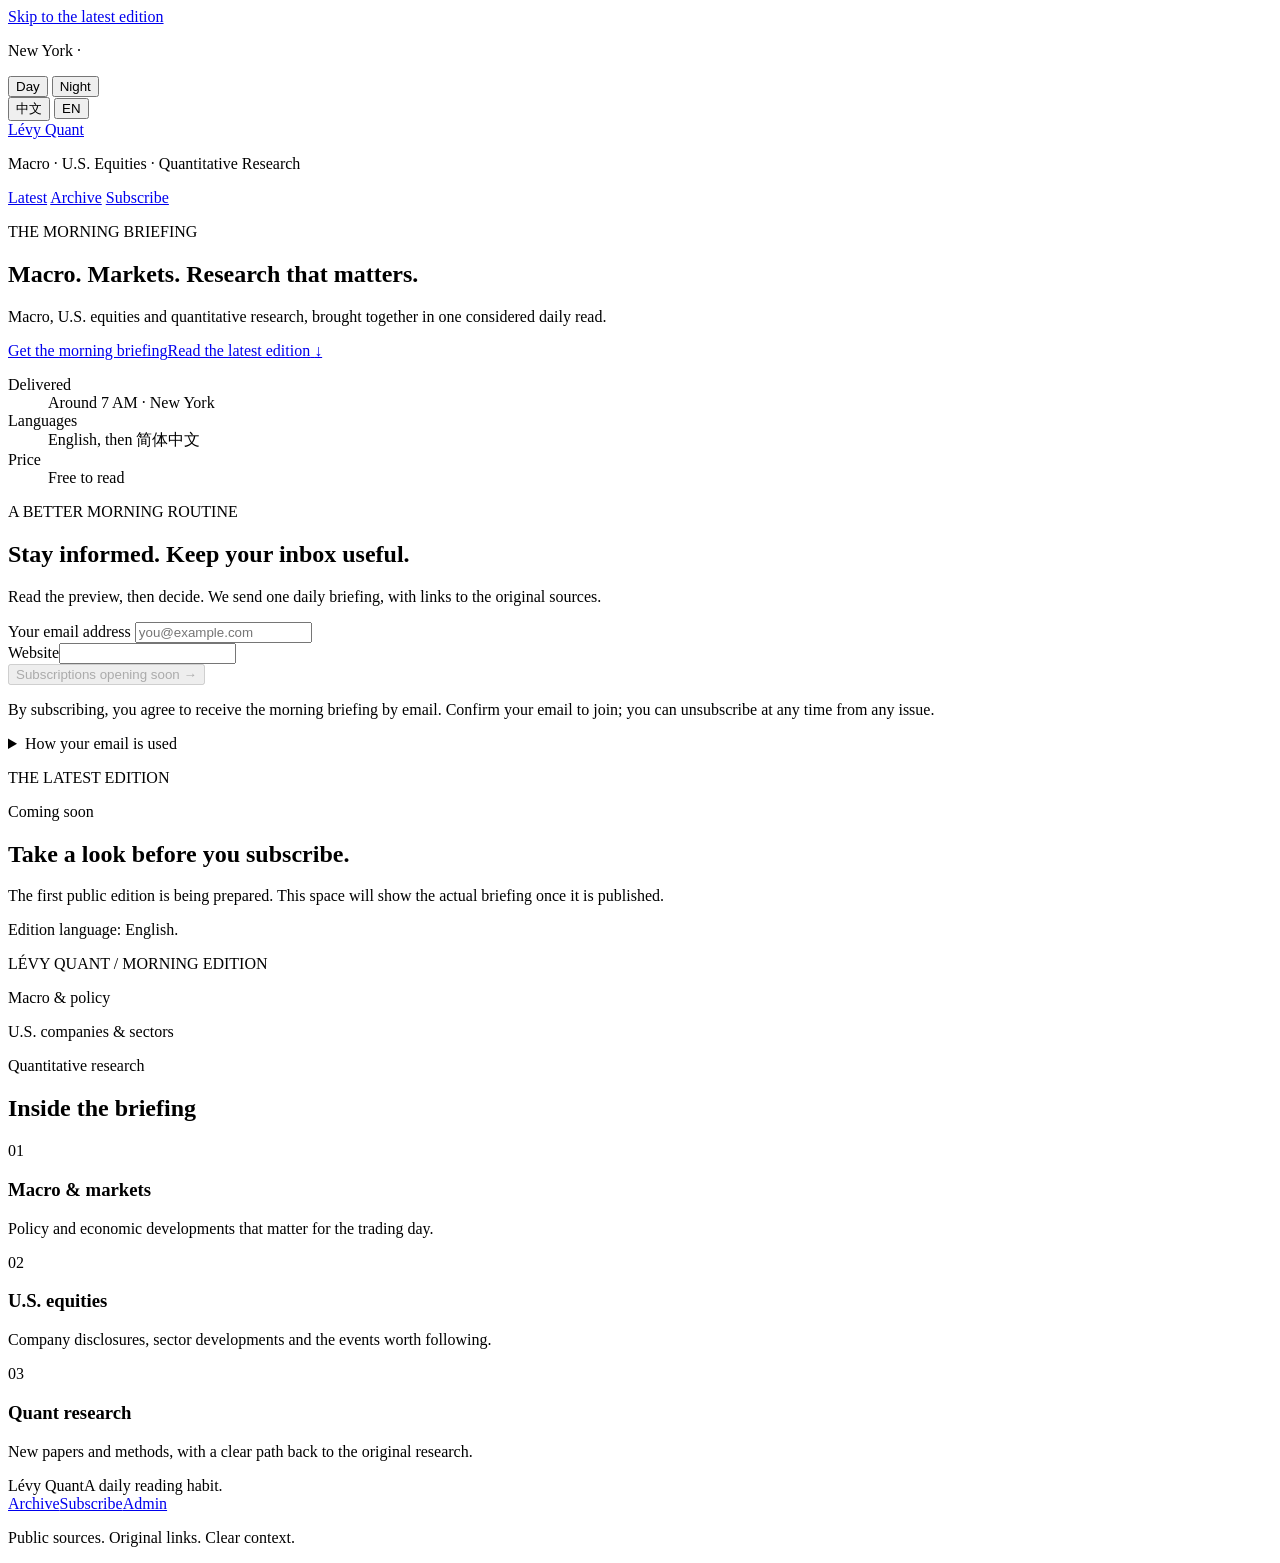
==== commit 947cee18: "Write the brand as two words: Lévy Quant Reader-facing text (page titles, nameplate, aria-labels, if" ====
--- a/runtime/huggingface/static/index.html
+++ b/runtime/huggingface/static/index.html
@@ -5,7 +5,7 @@
   <meta name="viewport" content="width=device-width,initial-scale=1">
   <meta name="color-scheme" content="light">
   <meta name="description" content="A daily briefing on macro, U.S. equities and quantitative research." data-i18n-content="publicDescription">
-  <title data-i18n="publicPageTitle">LévyQuant — The morning briefing</title>
+  <title data-i18n="publicPageTitle">Lévy Quant — The morning briefing</title>
   <script>try{var t=localStorage.getItem('levyquant.theme');if(t==='light'||t==='dark')document.documentElement.setAttribute('data-theme',t)}catch(e){}</script>
   <link rel="stylesheet" href="/static/app.css">
   <script src="/static/app.js" defer></script>
@@ -28,7 +28,7 @@
     </div>
   </div>
   <header class="masthead shell">
-    <a class="nameplate" href="/" aria-label="LévyQuant home" data-i18n-aria-label="brandHomeLabel">Lévy Quant</a>
+    <a class="nameplate" href="/" aria-label="Lévy Quant home" data-i18n-aria-label="brandHomeLabel">Lévy Quant</a>
     <p class="masthead-tagline" data-i18n="mastheadTagline">Macro · U.S. Equities · Quantitative Research</p>
     <nav class="masthead-nav" aria-label="Primary" data-i18n-aria-label="primaryNavLabel">
       <a href="/#preview" data-i18n="navLatest">Latest</a>
@@ -78,9 +78,9 @@
       </div>
       <p id="edition-notice" class="muted front-notice">The first public edition is being prepared. This space will show the actual briefing once it is published.</p>
       <p class="small muted content-language-note" data-i18n="contentLanguageNotice">Edition language: English.</p>
-      <div id="preview-empty" class="preview-placeholder"><span class="paper-label" data-i18n="previewPaperLabel">LÉVYQUANT / MORNING EDITION</span><div class="placeholder-line long"></div><div class="placeholder-line"></div><div class="placeholder-line short"></div><div class="placeholder-divider"></div><p data-i18n="previewMacro">Macro &amp; policy</p><p data-i18n="previewEquities">U.S. companies &amp; sectors</p><p data-i18n="previewResearch">Quantitative research</p></div>
+      <div id="preview-empty" class="preview-placeholder"><span class="paper-label" data-i18n="previewPaperLabel">LÉVY QUANT / MORNING EDITION</span><div class="placeholder-line long"></div><div class="placeholder-line"></div><div class="placeholder-line short"></div><div class="placeholder-divider"></div><p data-i18n="previewMacro">Macro &amp; policy</p><p data-i18n="previewEquities">U.S. companies &amp; sectors</p><p data-i18n="previewResearch">Quantitative research</p></div>
       <div id="edition-highlights" class="highlights" hidden></div>
-      <iframe id="public-preview" class="digest-frame" title="Latest LévyQuant briefing" data-i18n-title="publicPreviewTitle" sandbox="allow-same-origin allow-popups allow-popups-to-escape-sandbox" hidden></iframe>
+      <iframe id="public-preview" class="digest-frame" title="Latest Lévy Quant briefing" data-i18n-title="publicPreviewTitle" sandbox="allow-same-origin allow-popups allow-popups-to-escape-sandbox" hidden></iframe>
     </section>
 
     <section class="inside-grid" aria-labelledby="inside-heading">
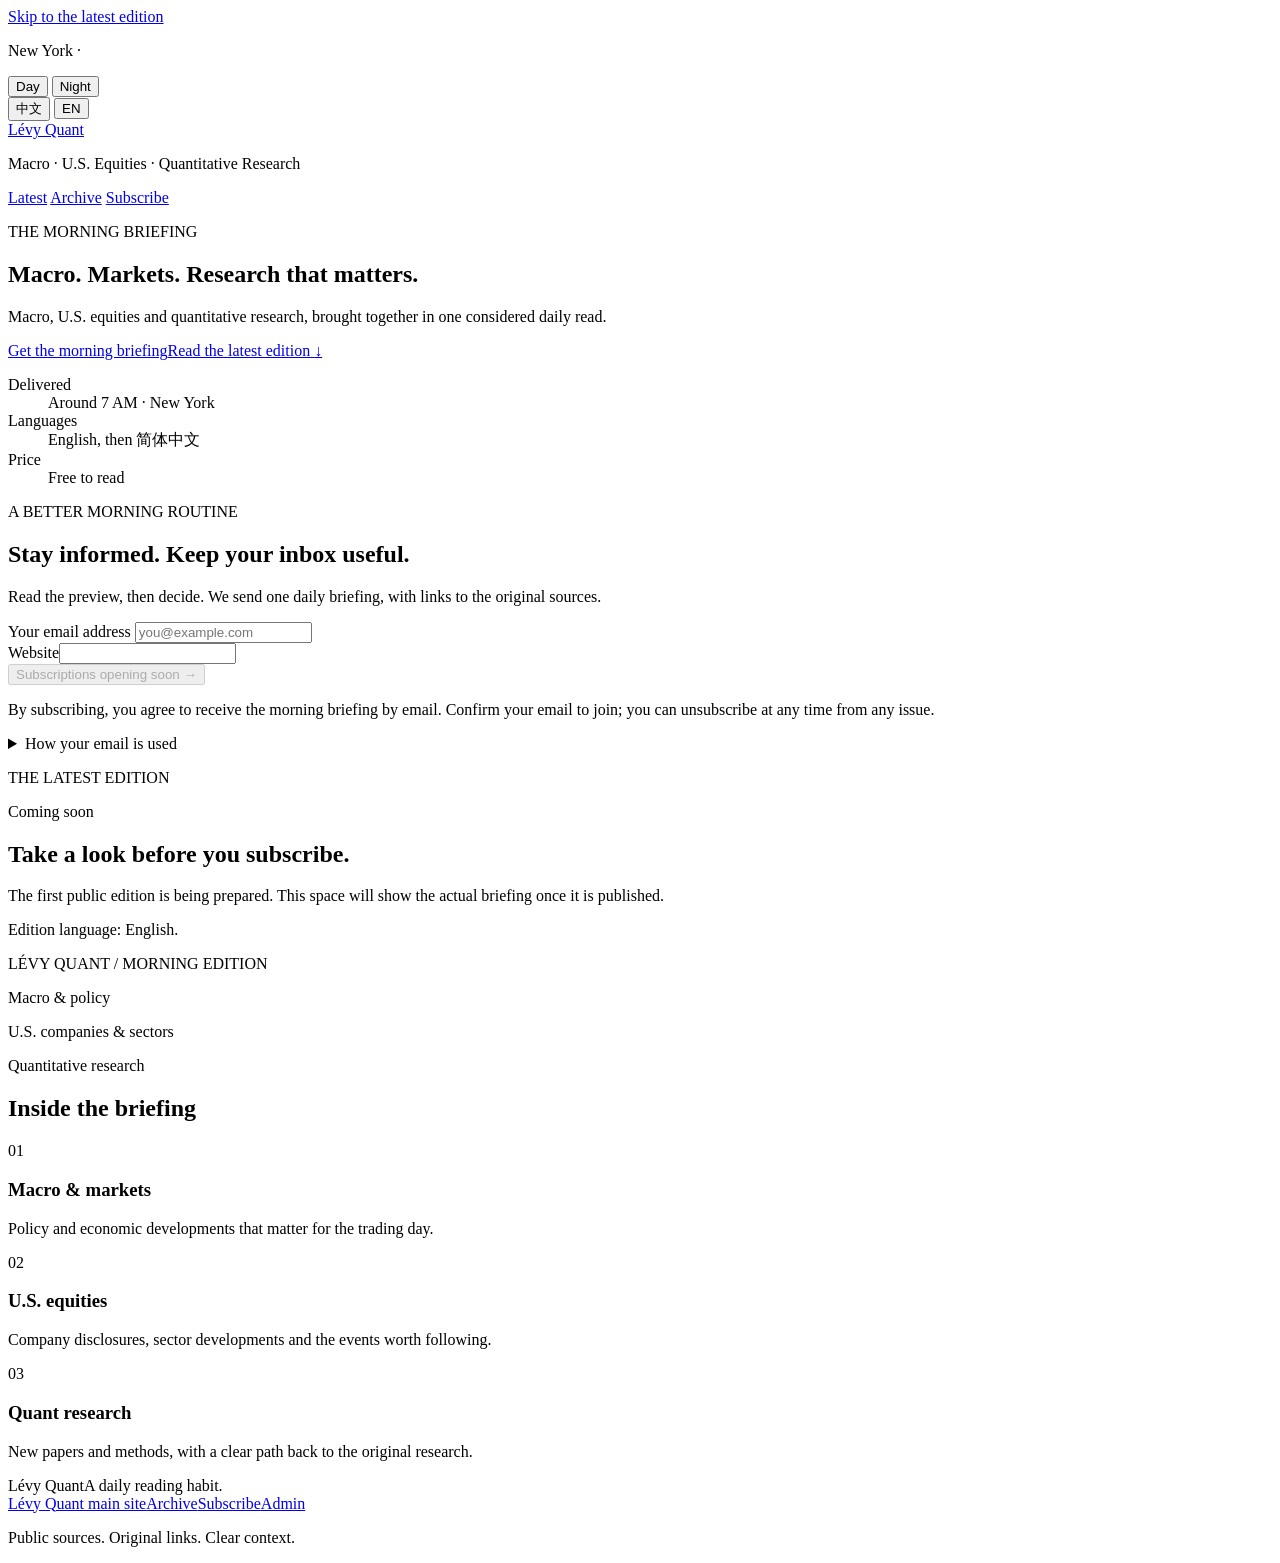
==== commit 828c9146: "Link the public footer back to the main site levyquant.ai Home and archive footers start with "Lévy " ====
--- a/runtime/huggingface/static/index.html
+++ b/runtime/huggingface/static/index.html
@@ -97,7 +97,7 @@
 
   <footer class="site-footer shell">
     <div class="footer-brand"><span class="footer-nameplate">Lévy Quant</span><span data-i18n="footerHabit">A daily reading habit.</span></div>
-    <nav class="footer-links" aria-label="Footer" data-i18n-aria-label="footerNavLabel"><a href="/archive" data-i18n="archiveLink">Archive</a><a href="/#subscribe" data-i18n="navSubscribe">Subscribe</a><a class="footer-admin" href="/admin" data-i18n="footerAdminLogin">Admin</a></nav>
+    <nav class="footer-links" aria-label="Footer" data-i18n-aria-label="footerNavLabel"><a class="footer-main-site" href="https://levyquant.ai/" data-i18n="footerMainSite">Lévy Quant main site</a><a href="/archive" data-i18n="archiveLink">Archive</a><a href="/#subscribe" data-i18n="navSubscribe">Subscribe</a><a class="footer-admin" href="/admin" data-i18n="footerAdminLogin">Admin</a></nav>
     <p class="footer-context" data-i18n="footerContext">Public sources. Original links. Clear context.</p>
   </footer>
 </body>
